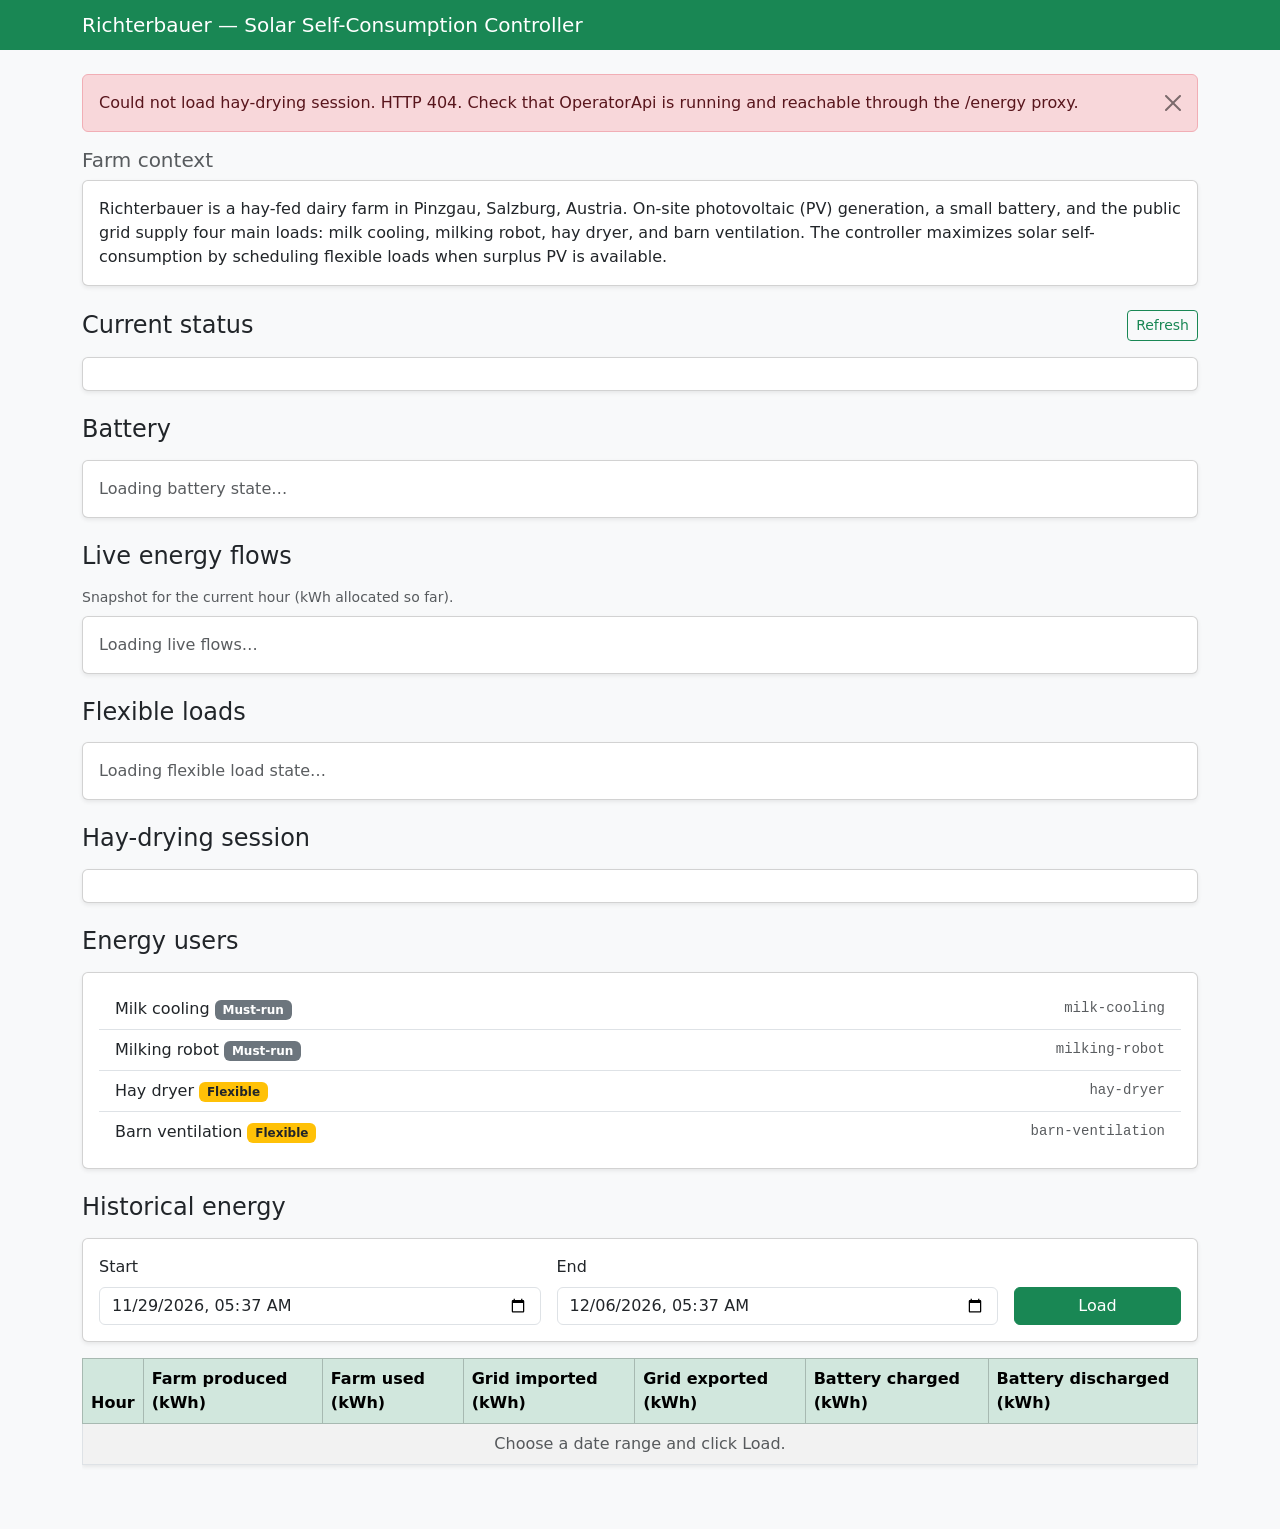
==== Frontend/index.html @ 7fd6e35d "initial commit" ====
<!DOCTYPE html>
<html lang="en">
<head>
  <meta charset="UTF-8">
  <meta name="viewport" content="width=device-width, initial-scale=1">
  <title>Richterbauer — Solar Self-Consumption Controller</title>
  <link href="https://cdn.jsdelivr.net/npm/bootstrap@5.3.3/dist/css/bootstrap.min.css" rel="stylesheet"
        integrity="sha384-QWTKZyjpPEjISv5WaRU9OFeRpok6YctnYmDr5pNlyT2bRjXh0JMhjY6hW+ALEwIH" crossorigin="anonymous">
  <style>
    .flow-arrow { color: #198754; font-weight: 600; }
    .badge-on { background-color: #198754; }
    .badge-off { background-color: #6c757d; }
  </style>
</head>
<body class="bg-light">
<nav class="navbar navbar-dark bg-success mb-4">
  <div class="container">
    <span class="navbar-brand mb-0 h1">Richterbauer — Solar Self-Consumption Controller</span>
  </div>
</nav>

<main class="container pb-5">
  <div id="alert-placeholder"></div>

  <section class="mb-4">
    <h2 class="h5 text-muted mb-2">Farm context</h2>
    <p class="card shadow-sm card-body mb-0">
      Richterbauer is a hay-fed dairy farm in Pinzgau, Salzburg, Austria. On-site photovoltaic (PV) generation,
      a small battery, and the public grid supply four main loads: milk cooling, milking robot, hay dryer, and
      barn ventilation. The controller maximizes solar self-consumption by scheduling flexible loads when surplus
      PV is available.
    </p>
  </section>

  <section class="mb-4">
    <div class="d-flex justify-content-between align-items-center mb-3">
      <h2 class="h4 mb-0">Current status</h2>
      <button type="button" class="btn btn-outline-success btn-sm" id="refresh-current">Refresh</button>
    </div>
    <div class="card shadow-sm">
      <div class="card-body">
        <div id="current-loading" class="text-muted">Loading current status…</div>
        <dl class="row mb-0 d-none" id="current-data">
          <dt class="col-sm-4">Hour</dt>
          <dd class="col-sm-8" id="current-hour">—</dd>
          <dt class="col-sm-4">Solar depleted %</dt>
          <dd class="col-sm-8" id="current-solar-depleted">—</dd>
          <dt class="col-sm-4">Grid portion %</dt>
          <dd class="col-sm-8" id="current-grid-portion">—</dd>
          <dt class="col-sm-4">Farm produced (kWh)</dt>
          <dd class="col-sm-8" id="current-farm-produced">—</dd>
          <dt class="col-sm-4">Farm used (kWh)</dt>
          <dd class="col-sm-8" id="current-farm-used">—</dd>
          <dt class="col-sm-4">Grid imported (kWh)</dt>
          <dd class="col-sm-8" id="current-grid-imported">—</dd>
          <dt class="col-sm-4">Grid exported (kWh)</dt>
          <dd class="col-sm-8" id="current-grid-exported">—</dd>
        </dl>
      </div>
    </div>
  </section>

  <section class="mb-4">
    <h2 class="h4 mb-3">Battery</h2>
    <div class="card shadow-sm">
      <div class="card-body">
        <div id="battery-loading" class="text-muted">Loading battery state…</div>
        <dl class="row mb-0 d-none" id="battery-data">
          <dt class="col-sm-4">State of charge</dt>
          <dd class="col-sm-8" id="battery-soc">—</dd>
          <dt class="col-sm-4">Activity (this hour)</dt>
          <dd class="col-sm-8" id="battery-activity">—</dd>
          <dt class="col-sm-4">Charged (kWh)</dt>
          <dd class="col-sm-8" id="battery-charged">—</dd>
          <dt class="col-sm-4">Discharged (kWh)</dt>
          <dd class="col-sm-8" id="battery-discharged">—</dd>
        </dl>
      </div>
    </div>
  </section>

  <section class="mb-4">
    <h2 class="h4 mb-3">Live energy flows</h2>
    <p class="text-muted small mb-2">Snapshot for the current hour (kWh allocated so far).</p>
    <div class="card shadow-sm">
      <div class="card-body">
        <div id="flows-loading" class="text-muted">Loading live flows…</div>
        <ul class="list-group list-group-flush d-none mb-0" id="flows-list"></ul>
      </div>
    </div>
  </section>

  <section class="mb-4">
    <h2 class="h4 mb-3">Flexible loads</h2>
    <div class="card shadow-sm">
      <div class="card-body">
        <div id="flexible-loading" class="text-muted">Loading flexible load state…</div>
        <ul class="list-group list-group-flush d-none mb-0" id="flexible-list"></ul>
      </div>
    </div>
  </section>

  <section class="mb-4">
    <h2 class="h4 mb-3">Hay-drying session</h2>
    <div class="card shadow-sm">
      <div class="card-body">
        <div id="hay-session-loading" class="text-muted">Loading session state…</div>
        <div id="hay-session-data" class="d-none">
          <dl class="row mb-3">
            <dt class="col-sm-4">Session active</dt>
            <dd class="col-sm-8" id="hay-active">—</dd>
            <dt class="col-sm-4">Moisture %</dt>
            <dd class="col-sm-8" id="hay-moisture">—</dd>
            <dt class="col-sm-4">Started at</dt>
            <dd class="col-sm-8" id="hay-started">—</dd>
            <dt class="col-sm-4">Stopped at</dt>
            <dd class="col-sm-8" id="hay-stopped">—</dd>
          </dl>
          <form id="hay-start-form" class="row g-3 align-items-end border-top pt-3">
            <div class="col-md-4">
              <label for="hay-moisture-input" class="form-label">Hay moisture %</label>
              <input type="number" class="form-control" id="hay-moisture-input" min="0" max="100" step="1"
                     placeholder="e.g. 25" required>
            </div>
            <div class="col-md-4">
              <button type="submit" class="btn btn-success" id="hay-start-btn">Start session</button>
              <button type="button" class="btn btn-outline-secondary" id="hay-stop-btn">Stop session</button>
            </div>
          </form>
        </div>
      </div>
    </div>
  </section>

  <section class="mb-4">
    <h2 class="h4 mb-3">Energy users</h2>
    <div class="card shadow-sm">
      <div class="card-body">
        <div id="users-loading" class="text-muted">Loading energy users…</div>
        <ul class="list-group list-group-flush d-none mb-0" id="users-list"></ul>
      </div>
    </div>
  </section>

  <section>
    <h2 class="h4 mb-3">Historical energy</h2>
    <div class="card shadow-sm mb-3">
      <div class="card-body">
        <form id="historical-form" class="row g-3 align-items-end">
          <div class="col-md-5">
            <label for="start" class="form-label">Start</label>
            <input type="datetime-local" class="form-control" id="start" required>
          </div>
          <div class="col-md-5">
            <label for="end" class="form-label">End</label>
            <input type="datetime-local" class="form-control" id="end" required>
          </div>
          <div class="col-md-2">
            <button type="submit" class="btn btn-success w-100">Load</button>
          </div>
        </form>
      </div>
    </div>

    <div class="table-responsive">
      <table class="table table-striped table-bordered bg-white shadow-sm">
        <thead class="table-success">
        <tr>
          <th>Hour</th>
          <th>Farm produced (kWh)</th>
          <th>Farm used (kWh)</th>
          <th>Grid imported (kWh)</th>
          <th>Grid exported (kWh)</th>
          <th>Battery charged (kWh)</th>
          <th>Battery discharged (kWh)</th>
        </tr>
        </thead>
        <tbody id="historical-body">
        <tr>
          <td colspan="7" class="text-muted text-center">Choose a date range and click Load.</td>
        </tr>
        </tbody>
      </table>
    </div>
  </section>
</main>

<script src="https://cdn.jsdelivr.net/npm/bootstrap@5.3.3/dist/js/bootstrap.bundle.min.js"
        integrity="sha384-YvpcrYf0tY3lHB60NNkmXc5s9fDVZLESaAA55NDzOxhy9GkcIdslK1eN7N6jIeHz"
        crossorigin="anonymous"></script>
<script src="js/app.js"></script>
</body>
</html>
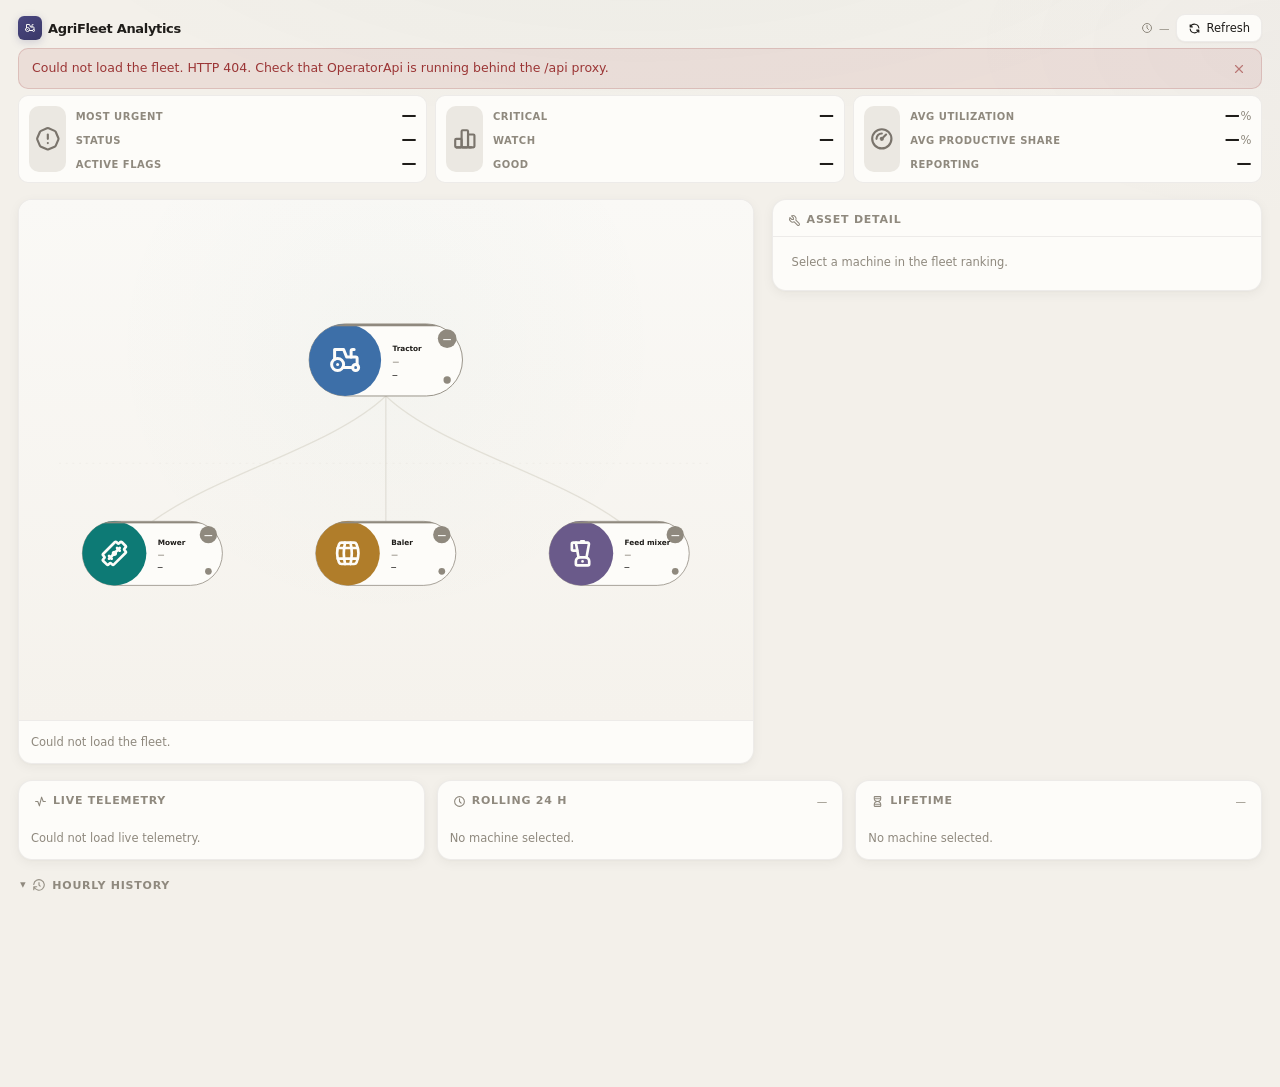
==== commit 154b8e50: "Initital frontend commit" ====
--- a/Frontend/index.html
+++ b/Frontend/index.html
@@ -1,193 +1,306 @@
 <!DOCTYPE html>
 <html lang="en">
 <head>
-  <meta charset="UTF-8">
-  <meta name="viewport" content="width=device-width, initial-scale=1">
-  <title>Richterbauer — Solar Self-Consumption Controller</title>
-  <link href="https://cdn.jsdelivr.net/npm/bootstrap@5.3.3/dist/css/bootstrap.min.css" rel="stylesheet"
-        integrity="sha384-QWTKZyjpPEjISv5WaRU9OFeRpok6YctnYmDr5pNlyT2bRjXh0JMhjY6hW+ALEwIH" crossorigin="anonymous">
-  <style>
-    .flow-arrow { color: #198754; font-weight: 600; }
-    .badge-on { background-color: #198754; }
-    .badge-off { background-color: #6c757d; }
-  </style>
+  <meta charset="UTF-8" />
+  <meta name="viewport" content="width=device-width, initial-scale=1.0" />
+  <title>AgriFleet Analytics</title>
+  <link rel="stylesheet" href="css/app.css" />
 </head>
-<body class="bg-light">
-<nav class="navbar navbar-dark bg-success mb-4">
-  <div class="container">
-    <span class="navbar-brand mb-0 h1">Richterbauer — Solar Self-Consumption Controller</span>
+<body>
+  <div class="app">
+    <header>
+      <div class="brand">
+        <div class="logo">
+          <span data-tabler-icon="tractor" data-tabler-size="12" data-tabler-stroke="#f8f7f4"></span>
+        </div>
+        <div class="brand-text">
+          <h1>AgriFleet Analytics</h1>
+        </div>
+      </div>
+      <div class="header-meta">
+        <span data-tabler-icon="clock" data-tabler-size="12"></span>
+        <span id="generated-at">—</span>
+        <button type="button" class="btn btn-sm" id="refresh-btn">
+          <span data-tabler-icon="refresh" data-tabler-size="13"></span> Refresh
+        </button>
+      </div>
+    </header>
+
+    <div id="alert-placeholder"></div>
+
+    <div class="main">
+      <!-- FLEET METRIC STRIP -->
+      <div class="dashboard-stats">
+        <div class="metric-grid">
+          <div class="metric">
+            <div class="metric-icon"><span data-tabler-icon="alert-octagon" data-tabler-size="54"></span></div>
+            <div class="metric-body">
+              <div class="metric-row">
+                <span class="metric-label">Most urgent</span>
+                <span class="metric-value metric-value-sm" id="metric-urgent-name">—</span>
+              </div>
+              <div class="metric-row">
+                <span class="metric-label">Status</span>
+                <span class="metric-value metric-value-sm" id="metric-urgent-status">—</span>
+              </div>
+              <div class="metric-row">
+                <span class="metric-label">Active flags</span>
+                <span class="metric-value metric-value-sm" id="metric-urgent-flags">—</span>
+              </div>
+            </div>
+          </div>
+
+          <div class="metric">
+            <div class="metric-icon"><span data-tabler-icon="chart-bar" data-tabler-size="54"></span></div>
+            <div class="metric-body">
+              <div class="metric-row">
+                <span class="metric-label">Critical</span>
+                <span class="metric-value" id="metric-count-critical">—</span>
+              </div>
+              <div class="metric-row">
+                <span class="metric-label">Watch</span>
+                <span class="metric-value" id="metric-count-watch">—</span>
+              </div>
+              <div class="metric-row">
+                <span class="metric-label">Good</span>
+                <span class="metric-value" id="metric-count-good">—</span>
+              </div>
+            </div>
+          </div>
+
+          <div class="metric">
+            <div class="metric-icon"><span data-tabler-icon="gauge" data-tabler-size="54"></span></div>
+            <div class="metric-body">
+              <div class="metric-row">
+                <span class="metric-label">Avg utilization</span>
+                <span class="metric-value" id="metric-avg-utilization">—<span class="metric-unit">%</span></span>
+              </div>
+              <div class="metric-row">
+                <span class="metric-label">Avg productive share</span>
+                <span class="metric-value" id="metric-avg-productive">—<span class="metric-unit">%</span></span>
+              </div>
+              <div class="metric-row">
+                <span class="metric-label">Reporting</span>
+                <span class="metric-value" id="metric-reporting">—</span>
+              </div>
+            </div>
+          </div>
+        </div>
+      </div>
+
+      <div class="dashboard-top">
+        <!-- LEFT: FLEET RANKING (diagram + list) -->
+        <section class="card viz-card">
+          <div class="svg-wrap">
+            <svg class="viz-svg" id="fleet-svg" viewBox="0 0 1100 560" preserveAspectRatio="xMidYMid meet">
+              <defs>
+                <clipPath id="clip-pill-source" clipPathUnits="userSpaceOnUse">
+                  <rect x="-115" y="-54" width="230" height="108" rx="54" />
+                </clipPath>
+                <clipPath id="clip-pill-implement" clipPathUnits="userSpaceOnUse">
+                  <rect x="-105" y="-48" width="210" height="96" rx="48" />
+                </clipPath>
+              </defs>
+
+              <!-- Soft horizontal guide -->
+              <g opacity="0.28">
+                <line x1="60" y1="285" x2="1040" y2="285" stroke="#d4cfc4" stroke-width="1" stroke-dasharray="3 7" />
+              </g>
+
+              <!-- The tractor drives the three implements (SPEC §2) -->
+              <g id="fleet-links">
+                <path class="link-path" d="M 550 184 C 470 260, 300 300, 200 372" />
+                <path class="link-path" d="M 550 184 L 550 372" />
+                <path class="link-path" d="M 550 184 C 630 260, 800 300, 900 372" />
+              </g>
+
+              <g class="node-group node-tractor" data-asset-id="TRACTOR" transform="translate(550, 130)">
+                <rect class="node-select-ring" x="-121" y="-60" width="242" height="120" rx="60" />
+                <rect class="node-bg" x="-115" y="-54" width="230" height="108" rx="54" stroke-width="1.35" />
+                <circle class="node-icon-bg" cx="-61" cy="0" r="54" />
+                <rect class="node-accent" x="-115" y="-54" width="230" height="3.5" clip-path="url(#clip-pill-source)" />
+                <g data-tabler-icon="tractor" data-tabler-size="54" data-tabler-stroke="#fdfcf9" transform="translate(-88, -27)"></g>
+                <text class="node-label" x="10" y="-14">Tractor</text>
+                <text class="node-status" x="10" y="6">—</text>
+                <text class="node-value" x="10" y="26">—</text>
+                <circle class="node-rank-bg" cx="92" cy="-32" r="14" />
+                <text class="node-rank" x="92" y="-32">—</text>
+                <circle class="node-live-dot" cx="92" cy="30" r="5.5" />
+              </g>
+
+              <g class="node-group node-mower" data-asset-id="MOWER" transform="translate(200, 420)">
+                <rect class="node-select-ring" x="-111" y="-54" width="222" height="108" rx="54" />
+                <rect class="node-bg" x="-105" y="-48" width="210" height="96" rx="48" stroke-width="1.15" />
+                <circle class="node-icon-bg" cx="-57" cy="0" r="48" />
+                <rect class="node-accent" x="-105" y="-48" width="210" height="3" clip-path="url(#clip-pill-implement)" />
+                <g data-tabler-icon="blade" data-tabler-size="48" data-tabler-stroke="#fdfcf9" transform="translate(-81, -24)"></g>
+                <text class="node-label" x="8" y="-13">Mower</text>
+                <text class="node-status" x="8" y="5">—</text>
+                <text class="node-value" x="8" y="24">—</text>
+                <circle class="node-rank-bg" cx="84" cy="-28" r="13" />
+                <text class="node-rank" x="84" y="-28">—</text>
+                <circle class="node-live-dot" cx="84" cy="27" r="5" />
+              </g>
+
+              <g class="node-group node-baler" data-asset-id="BALER" transform="translate(550, 420)">
+                <rect class="node-select-ring" x="-111" y="-54" width="222" height="108" rx="54" />
+                <rect class="node-bg" x="-105" y="-48" width="210" height="96" rx="48" stroke-width="1.15" />
+                <circle class="node-icon-bg" cx="-57" cy="0" r="48" />
+                <rect class="node-accent" x="-105" y="-48" width="210" height="3" clip-path="url(#clip-pill-implement)" />
+                <g data-tabler-icon="barrel" data-tabler-size="48" data-tabler-stroke="#fdfcf9" transform="translate(-81, -24)"></g>
+                <text class="node-label" x="8" y="-13">Baler</text>
+                <text class="node-status" x="8" y="5">—</text>
+                <text class="node-value" x="8" y="24">—</text>
+                <circle class="node-rank-bg" cx="84" cy="-28" r="13" />
+                <text class="node-rank" x="84" y="-28">—</text>
+                <circle class="node-live-dot" cx="84" cy="27" r="5" />
+              </g>
+
+              <g class="node-group node-mixer" data-asset-id="MIXER" transform="translate(900, 420)">
+                <rect class="node-select-ring" x="-111" y="-54" width="222" height="108" rx="54" />
+                <rect class="node-bg" x="-105" y="-48" width="210" height="96" rx="48" stroke-width="1.15" />
+                <circle class="node-icon-bg" cx="-57" cy="0" r="48" />
+                <rect class="node-accent" x="-105" y="-48" width="210" height="3" clip-path="url(#clip-pill-implement)" />
+                <g data-tabler-icon="blender" data-tabler-size="48" data-tabler-stroke="#fdfcf9" transform="translate(-81, -24)"></g>
+                <text class="node-label" x="8" y="-13">Feed mixer</text>
+                <text class="node-status" x="8" y="5">—</text>
+                <text class="node-value" x="8" y="24">—</text>
+                <circle class="node-rank-bg" cx="84" cy="-28" r="13" />
+                <text class="node-rank" x="84" y="-28">—</text>
+                <circle class="node-live-dot" cx="84" cy="27" r="5" />
+              </g>
+            </svg>
+          </div>
+
+          <div class="fleet-ranking" id="fleet-ranking">
+            <div class="section-loading" id="fleet-ranking-loading">Loading fleet ranking…</div>
+          </div>
+        </section>
+
+        <!-- RIGHT: ASSET DETAIL -->
+        <aside class="card">
+          <div class="card-header">
+            <span class="card-title">
+              <span data-tabler-icon="tool" data-tabler-size="13"></span> Asset detail
+            </span>
+          </div>
+          <div class="card-body" id="asset-detail">
+            <div class="detail-empty">Select a machine in the fleet ranking.</div>
+          </div>
+        </aside>
+      </div>
+
+      <!-- DETAIL ROW -->
+      <div class="dashboard-details">
+        <div class="card">
+          <div class="card-header">
+            <span class="card-title">
+              <span data-tabler-icon="activity" data-tabler-size="13"></span> Live telemetry
+            </span>
+          </div>
+          <div class="card-body-compact">
+            <div class="component-list" id="telemetry-strip">
+              <div class="section-loading">Loading live telemetry…</div>
+            </div>
+          </div>
+        </div>
+
+        <div class="card">
+          <div class="card-header">
+            <span class="card-title">
+              <span data-tabler-icon="clock" data-tabler-size="13"></span> Rolling 24 h
+            </span>
+            <span class="card-meta" id="rolling-counters-asset">—</span>
+          </div>
+          <div class="card-body-compact">
+            <dl class="data-list" id="rolling-counters">
+              <div class="section-loading">No machine selected.</div>
+            </dl>
+          </div>
+        </div>
+
+        <div class="card">
+          <div class="card-header">
+            <span class="card-title">
+              <span data-tabler-icon="hourglass" data-tabler-size="13"></span> Lifetime
+            </span>
+            <span class="card-meta" id="lifetime-counters-asset">—</span>
+          </div>
+          <div class="card-body-compact">
+            <dl class="data-list" id="lifetime-counters">
+              <div class="section-loading">No machine selected.</div>
+            </dl>
+          </div>
+        </div>
+      </div>
+    </div>
+
+    <!-- HISTORY -->
+    <section class="data-section">
+      <details class="data-collapsible" open>
+        <summary class="data-collapsible-summary">
+          <span data-tabler-icon="history" data-tabler-size="14"></span> Hourly history
+        </summary>
+        <div class="card data-card">
+          <div class="card-body-compact">
+            <form id="history-form" class="history-form">
+              <div class="history-form-fields">
+                <label class="form-label" for="history-from">From</label>
+                <input type="datetime-local" class="form-input" id="history-from" required />
+                <label class="form-label" for="history-to">To</label>
+                <input type="datetime-local" class="form-input" id="history-to" required />
+                <label class="form-label" for="history-asset">Machine</label>
+                <select class="form-input" id="history-asset">
+                  <option value="">All machines</option>
+                  <option value="TRACTOR">Tractor</option>
+                  <option value="MOWER">Mower</option>
+                  <option value="BALER">Baler</option>
+                  <option value="MIXER">Feed mixer</option>
+                </select>
+              </div>
+              <button type="submit" class="btn btn-primary btn-sm">
+                <span data-tabler-icon="download" data-tabler-size="13"></span> Load
+              </button>
+            </form>
+
+            <div class="history-table-wrap">
+              <table class="history-table">
+                <thead>
+                  <tr>
+                    <th>Machine</th>
+                    <th>Hour</th>
+                    <th>Engine</th>
+                    <th>Working</th>
+                    <th>Transport</th>
+                    <th>Idle</th>
+                    <th>Loaded</th>
+                    <th>High load</th>
+                    <th>Temp excursion</th>
+                    <th>Vibration alert</th>
+                  </tr>
+                </thead>
+                <tbody id="history-body">
+                  <tr>
+                    <td colspan="10" class="history-empty">Choose a period and click Load.</td>
+                  </tr>
+                </tbody>
+              </table>
+            </div>
+          </div>
+        </div>
+      </details>
+    </section>
   </div>
-</nav>
-
-<main class="container pb-5">
-  <div id="alert-placeholder"></div>
-
-  <section class="mb-4">
-    <h2 class="h5 text-muted mb-2">Farm context</h2>
-    <p class="card shadow-sm card-body mb-0">
-      Richterbauer is a hay-fed dairy farm in Pinzgau, Salzburg, Austria. On-site photovoltaic (PV) generation,
-      a small battery, and the public grid supply four main loads: milk cooling, milking robot, hay dryer, and
-      barn ventilation. The controller maximizes solar self-consumption by scheduling flexible loads when surplus
-      PV is available.
-    </p>
-  </section>
-
-  <section class="mb-4">
-    <div class="d-flex justify-content-between align-items-center mb-3">
-      <h2 class="h4 mb-0">Current status</h2>
-      <button type="button" class="btn btn-outline-success btn-sm" id="refresh-current">Refresh</button>
-    </div>
-    <div class="card shadow-sm">
-      <div class="card-body">
-        <div id="current-loading" class="text-muted">Loading current status…</div>
-        <dl class="row mb-0 d-none" id="current-data">
-          <dt class="col-sm-4">Hour</dt>
-          <dd class="col-sm-8" id="current-hour">—</dd>
-          <dt class="col-sm-4">Solar depleted %</dt>
-          <dd class="col-sm-8" id="current-solar-depleted">—</dd>
-          <dt class="col-sm-4">Grid portion %</dt>
-          <dd class="col-sm-8" id="current-grid-portion">—</dd>
-          <dt class="col-sm-4">Farm produced (kWh)</dt>
-          <dd class="col-sm-8" id="current-farm-produced">—</dd>
-          <dt class="col-sm-4">Farm used (kWh)</dt>
-          <dd class="col-sm-8" id="current-farm-used">—</dd>
-          <dt class="col-sm-4">Grid imported (kWh)</dt>
-          <dd class="col-sm-8" id="current-grid-imported">—</dd>
-          <dt class="col-sm-4">Grid exported (kWh)</dt>
-          <dd class="col-sm-8" id="current-grid-exported">—</dd>
-        </dl>
-      </div>
-    </div>
-  </section>
-
-  <section class="mb-4">
-    <h2 class="h4 mb-3">Battery</h2>
-    <div class="card shadow-sm">
-      <div class="card-body">
-        <div id="battery-loading" class="text-muted">Loading battery state…</div>
-        <dl class="row mb-0 d-none" id="battery-data">
-          <dt class="col-sm-4">State of charge</dt>
-          <dd class="col-sm-8" id="battery-soc">—</dd>
-          <dt class="col-sm-4">Activity (this hour)</dt>
-          <dd class="col-sm-8" id="battery-activity">—</dd>
-          <dt class="col-sm-4">Charged (kWh)</dt>
-          <dd class="col-sm-8" id="battery-charged">—</dd>
-          <dt class="col-sm-4">Discharged (kWh)</dt>
-          <dd class="col-sm-8" id="battery-discharged">—</dd>
-        </dl>
-      </div>
-    </div>
-  </section>
-
-  <section class="mb-4">
-    <h2 class="h4 mb-3">Live energy flows</h2>
-    <p class="text-muted small mb-2">Snapshot for the current hour (kWh allocated so far).</p>
-    <div class="card shadow-sm">
-      <div class="card-body">
-        <div id="flows-loading" class="text-muted">Loading live flows…</div>
-        <ul class="list-group list-group-flush d-none mb-0" id="flows-list"></ul>
-      </div>
-    </div>
-  </section>
-
-  <section class="mb-4">
-    <h2 class="h4 mb-3">Flexible loads</h2>
-    <div class="card shadow-sm">
-      <div class="card-body">
-        <div id="flexible-loading" class="text-muted">Loading flexible load state…</div>
-        <ul class="list-group list-group-flush d-none mb-0" id="flexible-list"></ul>
-      </div>
-    </div>
-  </section>
-
-  <section class="mb-4">
-    <h2 class="h4 mb-3">Hay-drying session</h2>
-    <div class="card shadow-sm">
-      <div class="card-body">
-        <div id="hay-session-loading" class="text-muted">Loading session state…</div>
-        <div id="hay-session-data" class="d-none">
-          <dl class="row mb-3">
-            <dt class="col-sm-4">Session active</dt>
-            <dd class="col-sm-8" id="hay-active">—</dd>
-            <dt class="col-sm-4">Moisture %</dt>
-            <dd class="col-sm-8" id="hay-moisture">—</dd>
-            <dt class="col-sm-4">Started at</dt>
-            <dd class="col-sm-8" id="hay-started">—</dd>
-            <dt class="col-sm-4">Stopped at</dt>
-            <dd class="col-sm-8" id="hay-stopped">—</dd>
-          </dl>
-          <form id="hay-start-form" class="row g-3 align-items-end border-top pt-3">
-            <div class="col-md-4">
-              <label for="hay-moisture-input" class="form-label">Hay moisture %</label>
-              <input type="number" class="form-control" id="hay-moisture-input" min="0" max="100" step="1"
-                     placeholder="e.g. 25" required>
-            </div>
-            <div class="col-md-4">
-              <button type="submit" class="btn btn-success" id="hay-start-btn">Start session</button>
-              <button type="button" class="btn btn-outline-secondary" id="hay-stop-btn">Stop session</button>
-            </div>
-          </form>
-        </div>
-      </div>
-    </div>
-  </section>
-
-  <section class="mb-4">
-    <h2 class="h4 mb-3">Energy users</h2>
-    <div class="card shadow-sm">
-      <div class="card-body">
-        <div id="users-loading" class="text-muted">Loading energy users…</div>
-        <ul class="list-group list-group-flush d-none mb-0" id="users-list"></ul>
-      </div>
-    </div>
-  </section>
-
-  <section>
-    <h2 class="h4 mb-3">Historical energy</h2>
-    <div class="card shadow-sm mb-3">
-      <div class="card-body">
-        <form id="historical-form" class="row g-3 align-items-end">
-          <div class="col-md-5">
-            <label for="start" class="form-label">Start</label>
-            <input type="datetime-local" class="form-control" id="start" required>
-          </div>
-          <div class="col-md-5">
-            <label for="end" class="form-label">End</label>
-            <input type="datetime-local" class="form-control" id="end" required>
-          </div>
-          <div class="col-md-2">
-            <button type="submit" class="btn btn-success w-100">Load</button>
-          </div>
-        </form>
-      </div>
-    </div>
-
-    <div class="table-responsive">
-      <table class="table table-striped table-bordered bg-white shadow-sm">
-        <thead class="table-success">
-        <tr>
-          <th>Hour</th>
-          <th>Farm produced (kWh)</th>
-          <th>Farm used (kWh)</th>
-          <th>Grid imported (kWh)</th>
-          <th>Grid exported (kWh)</th>
-          <th>Battery charged (kWh)</th>
-          <th>Battery discharged (kWh)</th>
-        </tr>
-        </thead>
-        <tbody id="historical-body">
-        <tr>
-          <td colspan="7" class="text-muted text-center">Choose a date range and click Load.</td>
-        </tr>
-        </tbody>
-      </table>
-    </div>
-  </section>
-</main>
-
-<script src="https://cdn.jsdelivr.net/npm/bootstrap@5.3.3/dist/js/bootstrap.bundle.min.js"
-        integrity="sha384-YvpcrYf0tY3lHB60NNkmXc5s9fDVZLESaAA55NDzOxhy9GkcIdslK1eN7N6jIeHz"
-        crossorigin="anonymous"></script>
-<script src="js/app.js"></script>
+
+  <div class="tooltip" id="tooltip"></div>
+
+  <script src="js/icons.js"></script>
+  <script src="js/format.js"></script>
+  <script src="js/api.js"></script>
+  <script src="js/fleet.js"></script>
+  <script src="js/asset.js"></script>
+  <script src="js/telemetry.js"></script>
+  <script src="js/history.js"></script>
+  <script src="js/app.js"></script>
 </body>
 </html>
--- a/Frontend/css/app.css
+++ b/Frontend/css/app.css
@@ -0,0 +1,1168 @@
+/*
+ * Design system carried over unchanged from the previous portfolio project's GUI:
+ * colours, radii, shadows, type scale and spacing are the originals. See CLAUDE.md
+ * "Frontend design system" — new components compose these tokens, they do not add to them.
+ */
+
+:root {
+  /* Warm stone / off-white base */
+  --bg: #f3f0ea;
+  --surface: #fdfcf9;
+  --surface-elevated: #ffffff;
+  --border: rgba(55, 48, 40, 0.08);
+  --border-strong: rgba(55, 48, 40, 0.14);
+
+  /* Warm near-black text hierarchy */
+  --text: #1f1d1a;
+  --text-secondary: #5a554c;
+  --text-tertiary: #8f897e;
+
+  /* Brand accent — restrained indigo */
+  --accent: #4a4780;
+  --accent-hover: #3f3c6e;
+  --accent-soft: rgba(74, 71, 128, 0.07);
+  --accent-border: rgba(74, 71, 128, 0.18);
+
+  /* Status — sophisticated, muted (GLOSSARY §6 status values) */
+  --good: #0d6b66;          /* deep refined teal */
+  --good-soft: rgba(13, 107, 102, 0.09);
+  --watch: #b07d2a;         /* warm ochre / amber */
+  --watch-soft: rgba(176, 125, 42, 0.10);
+  --critical: #9b3535;      /* controlled deep red */
+  --critical-soft: rgba(155, 53, 53, 0.09);
+
+  /* Neutral / no-signal */
+  --stale: #8f897e;
+  --stale-soft: rgba(143, 137, 126, 0.10);
+
+  /* Per-asset identity colours (GLOSSARY §2) — icon chips only, never status */
+  --asset-tractor: #3d6fa8;
+  --asset-mower: #0d7a75;
+  --asset-baler: #b07d2a;
+  --asset-mixer: #6a5a8a;
+
+  /* Depth — soft, warm-tinted, restrained */
+  --shadow-sm: 0 1px 2px rgba(40, 35, 28, 0.04);
+  --shadow: 0 3px 12px rgba(40, 35, 28, 0.05), 0 1px 3px rgba(40, 35, 28, 0.03);
+  --shadow-lg: 0 10px 32px rgba(40, 35, 28, 0.06), 0 3px 10px rgba(40, 35, 28, 0.04);
+
+  --radius: 14px;
+  --radius-sm: 10px;
+  --radius-xs: 6px;
+
+  --font: "Inter", -apple-system, BlinkMacSystemFont, "Segoe UI", system-ui, sans-serif;
+  --mono: "SF Mono", "Fira Code", ui-monospace, monospace;
+
+  /* Matches rendered viz icon size: 54 SVG units scaled to screen */
+  --app-content-width: min(calc(100vw - 36px), 1524px);
+  --viz-icon-screen-size: calc(var(--app-content-width) * 54 / 1100);
+  --panel-icon-size: calc(var(--viz-icon-screen-size) * 0.7);
+}
+
+@media (min-width: 960px) {
+  :root {
+    --viz-icon-screen-size: calc(var(--app-content-width) * 0.6 * 54 / 1100);
+  }
+}
+
+* {
+  margin: 0;
+  padding: 0;
+  box-sizing: border-box;
+}
+
+html, body {
+  height: 100%;
+  font-family: var(--font);
+  background: var(--bg);
+  color: var(--text);
+  -webkit-font-smoothing: antialiased;
+  -moz-osx-font-smoothing: grayscale;
+  overflow-x: hidden;
+}
+
+/* Extremely subtle warm ambient — almost imperceptible */
+body::before {
+  content: "";
+  position: fixed;
+  inset: 0;
+  background:
+    radial-gradient(ellipse 90% 55% at 50% -15%, rgba(13, 107, 102, 0.035), transparent 55%),
+    radial-gradient(ellipse 50% 40% at 100% 5%, rgba(74, 71, 128, 0.025), transparent 50%);
+  pointer-events: none;
+  z-index: 0;
+}
+
+.app {
+  position: relative;
+  z-index: 1;
+  min-height: 100%;
+  display: flex;
+  flex-direction: column;
+  max-width: 1560px;
+  margin: 0 auto;
+  padding: 14px 18px 28px;
+}
+
+/* ========== HEADER ========== */
+header {
+  display: flex;
+  align-items: center;
+  justify-content: space-between;
+  gap: 8px;
+  padding: 0 0 6px;
+  flex-wrap: wrap;
+}
+
+.brand {
+  display: flex;
+  align-items: center;
+  gap: 6px;
+}
+
+.logo {
+  width: 24px;
+  height: 24px;
+  border-radius: 6px;
+  background: linear-gradient(145deg, #4a4780 0%, #3a3868 100%);
+  display: grid;
+  place-items: center;
+  box-shadow: 0 2px 8px rgba(74, 71, 128, 0.22);
+}
+
+.logo svg,
+.logo .tabler-icon {
+  width: 12px;
+  height: 12px;
+  color: #f8f7f4;
+  display: block;
+}
+
+.brand-text h1 {
+  font-size: 13px;
+  font-weight: 620;
+  letter-spacing: -0.025em;
+  line-height: 1;
+  color: var(--text);
+}
+
+.header-meta {
+  display: flex;
+  align-items: center;
+  gap: 6px;
+  font-size: 10.5px;
+  font-weight: 520;
+  color: var(--text-tertiary);
+  font-variant-numeric: tabular-nums;
+}
+
+.header-meta .tabler-icon {
+  display: block;
+  flex-shrink: 0;
+}
+
+.btn {
+  display: inline-flex;
+  align-items: center;
+  gap: 6px;
+  padding: 7px 13px;
+  font-size: 12.5px;
+  font-weight: 530;
+  border-radius: 9px;
+  border: 1px solid var(--border);
+  background: var(--surface);
+  color: var(--text);
+  cursor: pointer;
+  transition: border-color 0.18s ease, box-shadow 0.18s ease, background 0.18s ease;
+  box-shadow: var(--shadow-sm);
+  font-family: inherit;
+}
+
+.btn:hover {
+  border-color: var(--border-strong);
+  box-shadow: var(--shadow);
+}
+
+.btn:active {
+  transform: translateY(0.5px);
+}
+
+.btn-primary {
+  background: var(--accent);
+  color: #f8f7f4;
+  border: 1px solid transparent;
+  box-shadow: 0 2px 10px rgba(74, 71, 128, 0.22);
+}
+
+.btn-primary:hover {
+  background: var(--accent-hover);
+  box-shadow: 0 3px 14px rgba(74, 71, 128, 0.28);
+}
+
+.btn-sm {
+  padding: 6px 11px;
+  font-size: 11.5px;
+}
+
+.btn:disabled {
+  opacity: 0.5;
+  cursor: not-allowed;
+  box-shadow: none;
+}
+
+.btn .tabler-icon {
+  flex-shrink: 0;
+  display: block;
+}
+
+/* ========== MAIN LAYOUT ========== */
+.main {
+  display: flex;
+  flex-direction: column;
+  gap: 16px;
+  flex: 1;
+}
+
+.dashboard-top {
+  display: flex;
+  flex-direction: column;
+  gap: 16px;
+  min-width: 0;
+}
+
+@media (min-width: 960px) {
+  .dashboard-top {
+    display: grid;
+    grid-template-columns: 3fr 2fr;
+    gap: 18px;
+    align-items: start;
+  }
+}
+
+.dashboard-stats {
+  width: 100%;
+  min-width: 0;
+}
+
+.dashboard-details {
+  display: flex;
+  flex-direction: column;
+  gap: 12px;
+  min-width: 0;
+}
+
+@media (min-width: 960px) {
+  .dashboard-details {
+    display: grid;
+    grid-template-columns: repeat(3, minmax(0, 1fr));
+    gap: 12px;
+    align-items: start;
+  }
+}
+
+.dashboard-details .card {
+  min-width: 0;
+}
+
+.dashboard-details .card-header {
+  border-bottom: none;
+}
+
+/* ========== CARDS ========== */
+.card {
+  background: var(--surface);
+  border: 1px solid var(--border);
+  border-radius: var(--radius);
+  box-shadow: var(--shadow);
+  overflow: hidden;
+}
+
+.card-header {
+  display: flex;
+  align-items: center;
+  justify-content: space-between;
+  padding: 13px 15px 9px;
+  border-bottom: 1px solid var(--border);
+}
+
+.card-title {
+  display: inline-flex;
+  align-items: center;
+  gap: 6px;
+  font-size: 11px;
+  font-weight: 620;
+  text-transform: uppercase;
+  letter-spacing: 0.07em;
+  color: var(--text-tertiary);
+}
+
+.card-body-compact {
+  padding: 8px;
+  display: flex;
+  flex-direction: column;
+  gap: 8px;
+}
+
+.section-label {
+  display: flex;
+  align-items: center;
+  gap: 6px;
+  font-size: 10.5px;
+  font-weight: 600;
+  text-transform: uppercase;
+  letter-spacing: 0.06em;
+  color: var(--text-tertiary);
+  margin-bottom: 8px;
+}
+
+.section-label-spaced {
+  margin-top: 14px;
+}
+
+.section-loading {
+  font-size: 11.5px;
+  color: var(--text-tertiary);
+  padding: 6px 4px;
+}
+
+/* ========== SVG VISUALISATION SHELL ========== */
+.viz-card {
+  padding: 0;
+  position: relative;
+  min-height: 420px;
+  min-width: 0;
+}
+
+.svg-wrap {
+  position: relative;
+  width: 100%;
+  overflow: hidden;
+  background:
+    radial-gradient(circle at 50% 28%, rgba(13, 107, 102, 0.02), transparent 55%),
+    linear-gradient(180deg, #faf9f6 0%, #f5f2ec 100%);
+}
+
+.viz-svg {
+  width: 100%;
+  height: auto;
+  display: block;
+  min-height: 380px;
+}
+
+@media (min-width: 640px) {
+  .viz-svg { min-height: 460px; }
+}
+
+@media (min-width: 1100px) {
+  .viz-svg { min-height: 520px; }
+}
+
+.node-group {
+  cursor: pointer;
+  transition: transform 0.2s ease;
+}
+
+.node-group:hover .node-bg {
+  filter: brightness(1.02);
+}
+
+.node-icon-bg {
+  stroke: none;
+}
+
+.node-label {
+  font-family: var(--font);
+  font-size: 11px;
+  font-weight: 580;
+  fill: var(--text);
+  text-anchor: start;
+  pointer-events: none;
+}
+
+.node-value {
+  font-family: var(--mono);
+  font-size: 12px;
+  font-weight: 580;
+  fill: var(--text);
+  text-anchor: start;
+  pointer-events: none;
+}
+
+.viz-svg [data-tabler-icon] {
+  pointer-events: none;
+}
+
+/* ========== STATS & DETAIL PANELS ========== */
+.metric-grid {
+  display: grid;
+  grid-template-columns: repeat(auto-fit, minmax(min(100%, 220px), 1fr));
+  gap: 8px;
+}
+
+.metric {
+  display: flex;
+  flex-direction: row;
+  flex-wrap: nowrap;
+  align-items: stretch;
+  gap: 10px;
+  width: 100%;
+  min-width: 0;
+  padding: 10px;
+  background: var(--surface);
+  border: 1px solid var(--border);
+  border-radius: var(--radius-sm);
+}
+
+.metric-icon {
+  border-radius: 10px;
+  background: #ebe8e2;
+  display: grid;
+  place-items: center;
+  color: #7a746c;
+  aspect-ratio: 1;
+  align-self: stretch;
+  flex: 0 0 auto;
+  min-width: var(--viz-icon-screen-size);
+}
+
+.metric-icon svg,
+.metric-icon .tabler-icon {
+  width: var(--panel-icon-size);
+  height: var(--panel-icon-size);
+  display: block;
+}
+
+.metric-body {
+  min-width: 0;
+  flex: 1 1 0;
+  display: flex;
+  flex-direction: column;
+  gap: 6px;
+}
+
+.metric-row {
+  display: flex;
+  align-items: baseline;
+  justify-content: space-between;
+  gap: 10px;
+}
+
+.metric-label {
+  font-size: 10px;
+  font-weight: 580;
+  text-transform: uppercase;
+  letter-spacing: 0.05em;
+  color: var(--text-tertiary);
+  margin-bottom: 0;
+  min-width: 0;
+}
+
+.metric-row .metric-value {
+  font-size: 15px;
+  text-align: right;
+  flex-shrink: 0;
+}
+
+.metric-value {
+  font-size: 17px;
+  font-weight: 620;
+  letter-spacing: -0.025em;
+  font-variant-numeric: tabular-nums;
+}
+
+.metric-value-sm {
+  font-size: 13px;
+  font-weight: 560;
+  letter-spacing: -0.01em;
+}
+
+.metric-unit {
+  font-size: 11.5px;
+  font-weight: 480;
+  color: var(--text-tertiary);
+  margin-left: 1px;
+}
+
+.component-list {
+  display: flex;
+  flex-direction: column;
+  gap: 5px;
+}
+
+.card-meta {
+  font-size: 10.5px;
+  color: var(--text-tertiary);
+  font-variant-numeric: tabular-nums;
+}
+
+/* ========== STATUS, LIVE CONDITION, FLAGS ========== */
+.status-pill {
+  display: inline-flex;
+  align-items: center;
+  gap: 4px;
+  padding: 3px 8px;
+  border-radius: 999px;
+  font-size: 9.5px;
+  font-weight: 620;
+  text-transform: uppercase;
+  letter-spacing: 0.05em;
+  white-space: nowrap;
+  background: var(--stale-soft);
+  color: var(--stale);
+}
+
+.status-pill .tabler-icon {
+  display: block;
+  flex-shrink: 0;
+}
+
+.status-good { background: var(--good-soft); color: var(--good); }
+.status-watch { background: var(--watch-soft); color: var(--watch); }
+.status-critical { background: var(--critical-soft); color: var(--critical); }
+
+.live-condition {
+  display: inline-flex;
+  align-items: center;
+  gap: 5px;
+  font-size: 10.5px;
+  font-weight: 560;
+  color: var(--text-secondary);
+  white-space: nowrap;
+}
+
+.live-dot {
+  width: 7px;
+  height: 7px;
+  border-radius: 50%;
+  flex-shrink: 0;
+  background: var(--stale);
+}
+
+.live-normal { background: var(--good); }
+.live-caution { background: var(--watch); }
+.live-alert { background: var(--critical); }
+.live-stale { background: var(--stale); }
+
+.flag-chips {
+  display: flex;
+  flex-wrap: wrap;
+  gap: 4px;
+}
+
+.flag-chip {
+  display: inline-flex;
+  align-items: center;
+  gap: 4px;
+  padding: 2px 7px;
+  border-radius: var(--radius-xs);
+  font-size: 10px;
+  font-weight: 560;
+  white-space: nowrap;
+  background: var(--watch-soft);
+  color: var(--watch);
+}
+
+.flag-chip .tabler-icon {
+  display: block;
+  flex-shrink: 0;
+}
+
+.severity-moderate { background: var(--watch-soft); color: var(--watch); }
+.severity-severe { background: var(--critical-soft); color: var(--critical); }
+
+.flag-chips-empty {
+  font-size: 10.5px;
+  color: var(--text-tertiary);
+}
+
+/* ========== ASSET IDENTITY CHIP (icon only, never status) ========== */
+.asset-chip {
+  width: 30px;
+  height: 30px;
+  min-width: 30px;
+  border-radius: 50%;
+  display: grid;
+  place-items: center;
+  flex-shrink: 0;
+  background: var(--stale);
+}
+
+.asset-chip .tabler-icon {
+  width: 17px;
+  height: 17px;
+  display: block;
+}
+
+.asset-chip-tractor { background: var(--asset-tractor); }
+.asset-chip-mower { background: var(--asset-mower); }
+.asset-chip-baler { background: var(--asset-baler); }
+.asset-chip-mixer { background: var(--asset-mixer); }
+
+/* ========== FLEET RANKING LIST ========== */
+.fleet-ranking {
+  display: flex;
+  flex-direction: column;
+  gap: 4px;
+  padding: 8px;
+  border-top: 1px solid var(--border);
+}
+
+.rank-row {
+  display: flex;
+  align-items: center;
+  gap: 10px;
+  width: 100%;
+  padding: 8px 10px;
+  border: 1px solid transparent;
+  border-radius: var(--radius-sm);
+  background: transparent;
+  cursor: pointer;
+  text-align: left;
+  font-family: inherit;
+  transition: background 0.18s ease, border-color 0.18s ease;
+}
+
+.rank-row:hover {
+  background: var(--surface-elevated);
+  border-color: var(--border);
+}
+
+.rank-row.is-selected {
+  background: var(--accent-soft);
+  border-color: var(--accent-border);
+}
+
+.rank-badge {
+  width: 21px;
+  height: 21px;
+  min-width: 21px;
+  border-radius: 50%;
+  display: grid;
+  place-items: center;
+  font-size: 10.5px;
+  font-weight: 620;
+  font-variant-numeric: tabular-nums;
+  color: #f8f7f4;
+  background: var(--stale);
+  flex-shrink: 0;
+}
+
+.rank-badge.status-good { background: var(--good); color: #f8f7f4; }
+.rank-badge.status-watch { background: var(--watch); color: #f8f7f4; }
+.rank-badge.status-critical { background: var(--critical); color: #f8f7f4; }
+
+.rank-info {
+  flex: 1;
+  min-width: 0;
+  display: flex;
+  flex-direction: column;
+  gap: 3px;
+}
+
+.rank-name-row {
+  display: flex;
+  align-items: center;
+  gap: 7px;
+  min-width: 0;
+}
+
+.rank-name {
+  font-size: 12px;
+  font-weight: 580;
+  color: var(--text);
+  white-space: nowrap;
+  overflow: hidden;
+  text-overflow: ellipsis;
+}
+
+.rank-chevron {
+  display: flex;
+  align-items: center;
+  color: var(--text-tertiary);
+  flex-shrink: 0;
+}
+
+/* ========== SVG FLEET DIAGRAM ========== */
+/* Identity colour on the icon disc only; status colour on the frame (GLOSSARY §2, §6). */
+.node-tractor .node-icon-bg { fill: var(--asset-tractor); }
+.node-mower .node-icon-bg { fill: var(--asset-mower); }
+.node-baler .node-icon-bg { fill: var(--asset-baler); }
+.node-mixer .node-icon-bg { fill: var(--asset-mixer); }
+
+.node-bg {
+  fill: var(--surface);
+  stroke: var(--stale);
+}
+
+.node-accent,
+.node-rank-bg,
+.node-status {
+  fill: var(--stale);
+}
+
+.node-group.status-good .node-bg { stroke: var(--good); }
+.node-group.status-good .node-accent,
+.node-group.status-good .node-rank-bg,
+.node-group.status-good .node-status { fill: var(--good); }
+
+.node-group.status-watch .node-bg { stroke: var(--watch); }
+.node-group.status-watch .node-accent,
+.node-group.status-watch .node-rank-bg,
+.node-group.status-watch .node-status { fill: var(--watch); }
+
+.node-group.status-critical .node-bg { stroke: var(--critical); }
+.node-group.status-critical .node-accent,
+.node-group.status-critical .node-rank-bg,
+.node-group.status-critical .node-status { fill: var(--critical); }
+
+/* Live condition is its own channel, never merged into status (SPEC §5.3). */
+.node-live-dot { fill: var(--stale); }
+.node-group.live-normal .node-live-dot { fill: var(--good); }
+.node-group.live-caution .node-live-dot { fill: var(--watch); }
+.node-group.live-alert .node-live-dot { fill: var(--critical); }
+.node-group.live-stale .node-live-dot { fill: var(--stale); }
+
+.link-path {
+  fill: none;
+  stroke: #d4cfc4;
+  stroke-width: 2;
+  stroke-linecap: round;
+  opacity: 0.55;
+}
+
+.node-status {
+  font-family: var(--font);
+  font-size: 10px;
+  font-weight: 620;
+  letter-spacing: 0.05em;
+  text-anchor: start;
+  pointer-events: none;
+}
+
+.node-rank {
+  font-family: var(--font);
+  font-size: 13px;
+  font-weight: 620;
+  fill: #f8f7f4;
+  text-anchor: middle;
+  dominant-baseline: central;
+  pointer-events: none;
+}
+
+.node-group.is-selected .node-bg {
+  stroke-width: 3;
+}
+
+.node-group.is-selected .node-select-ring {
+  opacity: 1;
+}
+
+.node-select-ring {
+  fill: none;
+  stroke: var(--accent);
+  stroke-width: 1.5;
+  stroke-dasharray: 5 5;
+  opacity: 0;
+  transition: opacity 0.18s ease;
+}
+
+/* ========== DETAIL PANELS ========== */
+.card-body {
+  padding: 12px 15px 15px;
+}
+
+.detail-head {
+  display: flex;
+  align-items: center;
+  gap: 10px;
+  margin-bottom: 10px;
+}
+
+.detail-name {
+  font-size: 14px;
+  font-weight: 620;
+  letter-spacing: -0.02em;
+  color: var(--text);
+  flex: 1;
+  min-width: 0;
+}
+
+.detail-recommendation {
+  padding: 10px 12px;
+  border-radius: var(--radius-sm);
+  background: var(--accent-soft);
+  border: 1px solid var(--accent-border);
+  font-size: 12.5px;
+  font-weight: 500;
+  line-height: 1.45;
+  color: var(--text);
+  margin-bottom: 12px;
+}
+
+.detail-empty {
+  font-size: 11.5px;
+  color: var(--text-tertiary);
+  padding: 6px 4px;
+}
+
+.data-list {
+  display: flex;
+  flex-direction: column;
+  gap: 5px;
+  margin: 0;
+}
+
+.data-row {
+  display: flex;
+  justify-content: space-between;
+  align-items: baseline;
+  gap: 10px;
+  font-size: 11.5px;
+}
+
+.data-row dt {
+  color: var(--text-tertiary);
+  font-weight: 540;
+  min-width: 0;
+  overflow: hidden;
+  text-overflow: ellipsis;
+  white-space: nowrap;
+}
+
+.data-row dd {
+  font-variant-numeric: tabular-nums;
+  font-weight: 560;
+  text-align: right;
+  color: var(--text);
+  flex-shrink: 0;
+}
+
+.flag-reason-list {
+  display: flex;
+  flex-direction: column;
+  gap: 6px;
+}
+
+.flag-reason {
+  padding: 9px 11px;
+  border-radius: var(--radius-sm);
+  border: 1px solid var(--border);
+  background: var(--surface-elevated);
+}
+
+.flag-reason-head {
+  display: flex;
+  align-items: center;
+  justify-content: space-between;
+  gap: 8px;
+  margin-bottom: 5px;
+}
+
+.flag-reason-name {
+  font-size: 11.5px;
+  font-weight: 580;
+  color: var(--text);
+}
+
+.flag-reason-evidence {
+  font-size: 10.5px;
+  color: var(--text-secondary);
+  font-variant-numeric: tabular-nums;
+  line-height: 1.4;
+}
+
+.flag-reason-scope {
+  color: var(--text-tertiary);
+}
+
+/* ========== LIVE TELEMETRY STRIP ========== */
+.telemetry-row {
+  display: flex;
+  align-items: flex-start;
+  gap: 9px;
+  padding: 8px 9px;
+  border-radius: var(--radius-sm);
+  background: var(--surface-elevated);
+  border: 1px solid var(--border);
+}
+
+.telemetry-info {
+  flex: 1;
+  min-width: 0;
+}
+
+.telemetry-name-row {
+  display: flex;
+  align-items: center;
+  justify-content: space-between;
+  gap: 8px;
+  margin-bottom: 4px;
+}
+
+.telemetry-name {
+  font-size: 11.5px;
+  font-weight: 580;
+  color: var(--text);
+}
+
+.telemetry-readings {
+  display: grid;
+  grid-template-columns: repeat(auto-fit, minmax(64px, 1fr));
+  gap: 2px 8px;
+  font-size: 10px;
+  color: var(--text-secondary);
+  font-variant-numeric: tabular-nums;
+}
+
+.telemetry-reading-label {
+  color: var(--text-tertiary);
+}
+
+/* ========== FORMS ========== */
+.form-label {
+  font-size: 10px;
+  font-weight: 600;
+  text-transform: uppercase;
+  letter-spacing: 0.05em;
+  color: var(--text-tertiary);
+}
+
+.form-input {
+  width: 100%;
+  padding: 7px 9px;
+  font-size: 12px;
+  font-family: inherit;
+  border: 1px solid var(--border);
+  border-radius: var(--radius-xs);
+  background: var(--surface-elevated);
+  color: var(--text);
+  transition: border-color 0.18s ease, box-shadow 0.18s ease;
+}
+
+.form-input:focus {
+  outline: none;
+  border-color: var(--accent-border);
+  box-shadow: 0 0 0 2px var(--accent-soft);
+}
+
+select.form-input {
+  cursor: pointer;
+}
+
+/* ========== COLLAPSIBLE DATA SECTION ========== */
+.data-section {
+  margin-top: 14px;
+}
+
+.data-collapsible {
+  border: none;
+}
+
+.data-collapsible-summary {
+  cursor: pointer;
+  display: inline-flex;
+  align-items: center;
+  gap: 6px;
+  font-size: 11px;
+  font-weight: 620;
+  text-transform: uppercase;
+  letter-spacing: 0.07em;
+  color: var(--text-tertiary);
+  padding: 4px 2px 10px;
+  list-style: none;
+  user-select: none;
+}
+
+.data-collapsible-summary .tabler-icon {
+  flex-shrink: 0;
+  opacity: 0.9;
+}
+
+.data-collapsible-summary::-webkit-details-marker {
+  display: none;
+}
+
+.data-collapsible-summary::before {
+  content: "▸ ";
+  display: inline-block;
+  transition: transform 0.15s;
+}
+
+.data-collapsible[open] .data-collapsible-summary::before {
+  transform: rotate(90deg);
+}
+
+.data-card {
+  margin-top: 4px;
+}
+
+/* ========== HISTORY TABLE ========== */
+.history-form {
+  display: flex;
+  flex-wrap: wrap;
+  align-items: flex-end;
+  gap: 10px 14px;
+  margin-bottom: 12px;
+}
+
+.history-form-fields {
+  display: grid;
+  grid-template-columns: repeat(auto-fit, minmax(160px, 1fr));
+  gap: 6px 14px;
+  flex: 1;
+  min-width: 200px;
+}
+
+.history-table-wrap {
+  overflow-x: auto;
+  border: 1px solid var(--border);
+  border-radius: var(--radius-sm);
+  background: var(--surface);
+}
+
+.history-table {
+  width: 100%;
+  min-width: 640px;
+  border-collapse: collapse;
+  font-size: 11.5px;
+  font-variant-numeric: tabular-nums;
+}
+
+.history-table th,
+.history-table td {
+  padding: 7px 10px;
+  border-bottom: 1px solid var(--border);
+}
+
+.history-table th {
+  font-size: 10px;
+  font-weight: 620;
+  text-transform: uppercase;
+  letter-spacing: 0.04em;
+  color: var(--text-tertiary);
+  background: var(--bg);
+  white-space: nowrap;
+  text-align: left;
+}
+
+.history-table th:not(:first-child),
+.history-table td:not(:first-child) {
+  text-align: right;
+}
+
+.history-table tbody tr:nth-child(even) td {
+  background: rgba(55, 48, 40, 0.02);
+}
+
+.history-table tbody tr:hover td {
+  background: rgba(13, 107, 102, 0.04);
+}
+
+.history-table tbody tr:last-child td {
+  border-bottom: none;
+}
+
+.history-empty,
+.history-error {
+  text-align: center !important;
+  color: var(--text-tertiary);
+  padding: 14px !important;
+}
+
+.history-error {
+  color: var(--critical);
+}
+
+/* ========== ALERT BANNER ========== */
+#alert-placeholder {
+  margin-bottom: 6px;
+}
+
+#alert-placeholder .alert {
+  display: flex;
+  align-items: flex-start;
+  justify-content: space-between;
+  gap: 10px;
+  padding: 10px 13px;
+  font-size: 12.5px;
+  line-height: 1.4;
+  border-radius: var(--radius-sm);
+  border: 1px solid transparent;
+  word-break: break-word;
+}
+
+#alert-placeholder .alert-danger {
+  background: var(--critical-soft);
+  color: var(--critical);
+  border-color: rgba(155, 53, 53, 0.18);
+}
+
+#alert-placeholder .btn-close {
+  appearance: none;
+  border: none;
+  background: transparent;
+  width: 18px;
+  height: 18px;
+  margin-top: 1px;
+  cursor: pointer;
+  opacity: 0.6;
+  flex-shrink: 0;
+  display: grid;
+  place-items: center;
+  padding: 0;
+  color: inherit;
+}
+
+#alert-placeholder .btn-close .tabler-icon {
+  display: block;
+}
+
+#alert-placeholder .btn-close:hover {
+  opacity: 1;
+}
+
+/* ========== ICONS & TOOLTIP ========== */
+.tabler-icon {
+  vertical-align: middle;
+}
+
+.tooltip {
+  position: absolute;
+  pointer-events: none;
+  background: var(--text);
+  color: #f8f7f4;
+  font-size: 11px;
+  font-weight: 500;
+  padding: 5px 9px;
+  border-radius: 6px;
+  opacity: 0;
+  transform: translateY(3px);
+  transition: opacity 0.15s, transform 0.15s;
+  z-index: 100;
+  white-space: nowrap;
+  box-shadow: var(--shadow-lg);
+}
+
+.tooltip.visible {
+  opacity: 1;
+  transform: translateY(0);
+}
+
+/* ========== MOBILE ========== */
+@media (max-width: 959px) {
+  .app { padding: 10px 12px 22px; }
+  header { padding-bottom: 4px; }
+  .history-form {
+    flex-direction: column;
+    align-items: stretch;
+  }
+  .history-form .btn {
+    width: 100%;
+    justify-content: center;
+  }
+}
+
+@media (max-width: 480px) {
+  .brand-text h1 { font-size: 12px; }
+  .metric-value { font-size: 15.5px; }
+}
